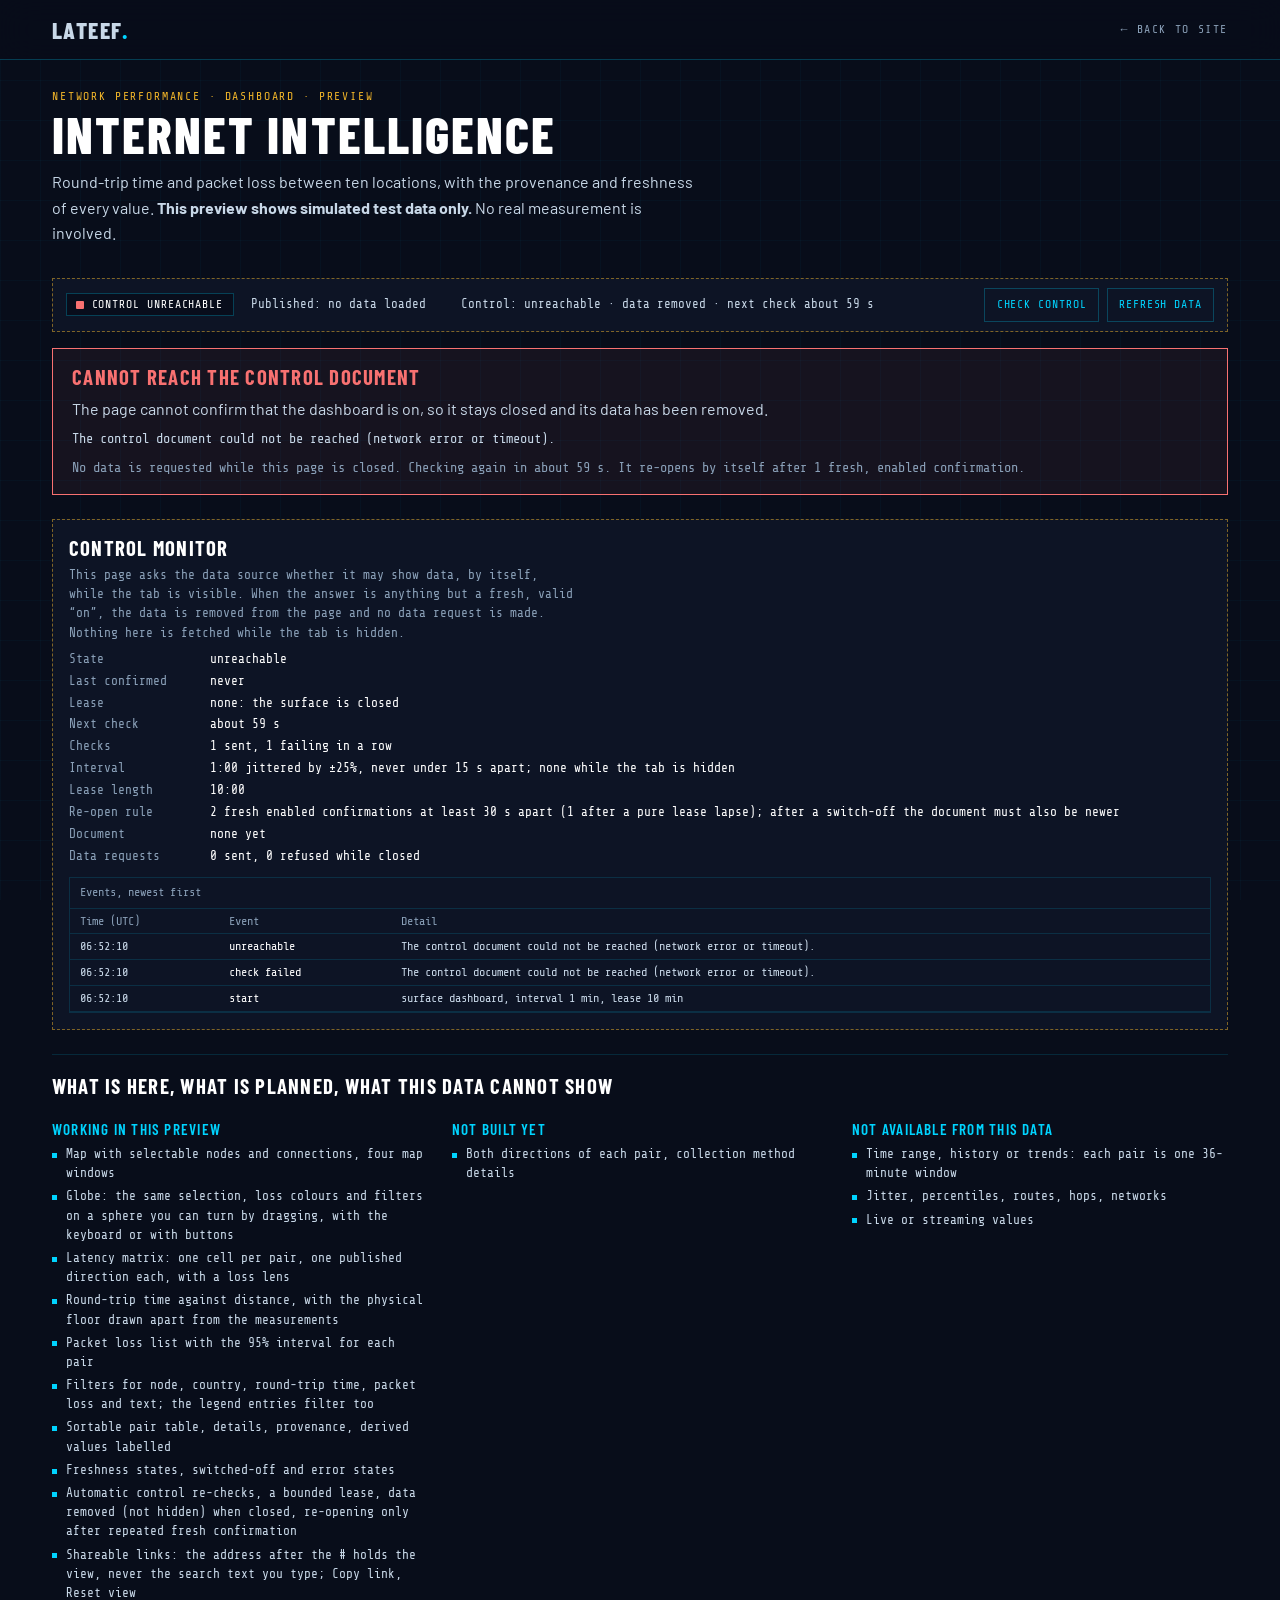
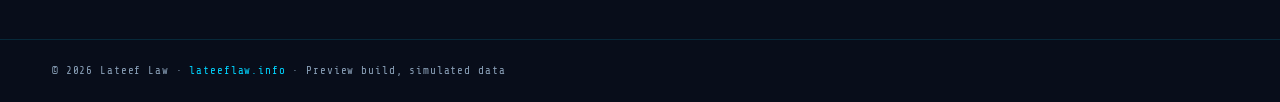
==== intelligence/index.html @ e1e217f0 "Release 2: Internet Intelligence dashboard at /intelligence/ (SIMULATED data) Production 1aeda49 plu" ====
<!DOCTYPE html>
<html lang="en" data-dash>
<head>
  <meta charset="UTF-8" />
  <meta name="viewport" content="width=device-width, initial-scale=1.0" />
  <title>Internet Intelligence | Lateef Law</title>
  <meta name="description" content="Interactive dashboard of network round-trip time and packet loss between ten locations. Preview: simulated test data only." />
  <meta name="robots" content="noindex, nofollow" />
  <meta name="author" content="Lateef Law" />
  <link rel="preconnect" href="https://fonts.googleapis.com" />
  <link rel="preconnect" href="https://fonts.gstatic.com" crossorigin />
  <link href="https://fonts.googleapis.com/css2?family=Barlow+Condensed:wght@400;600;700;800&family=Barlow:wght@300;400;500;600&family=Share+Tech+Mono&display=swap" rel="stylesheet" />
  <link rel="icon" href="../favicon.svg" type="image/svg+xml" />
  <link rel="stylesheet" href="dash.css" />
  <script type="module" src="dash.js"></script>
</head>
<body data-phase="loading" data-sim="1" aria-busy="true">
  <a class="skip" href="#main">Skip to the dashboard</a>

  <nav id="navbar" aria-label="Site">
    <div class="container nav-inner">
      <a href="../index.html" class="nav-logo">LATEEF<span>.</span></a>
      <a href="../index.html#projects" class="nav-back">&larr; Back to Site</a>
    </div>
  </nav>

  <main id="main" class="container">
    <header class="head">
      <p class="kicker">Network performance &middot; Dashboard &middot; Preview</p>
      <h1>Internet Intelligence</h1>
      <p class="lede">Round-trip time and packet loss between ten locations, with the provenance and freshness of every value. <strong>This preview shows simulated test data only.</strong> No real measurement is involved.</p>
    </header>

    <div id="banner" class="banner" role="note" hidden></div>

    <section id="status" class="status" aria-label="Data status">
      <span id="st-chip" class="chip tone-m" data-state="LOADING"><i class="dot"></i>LOADING</span>
      <span id="st-pub">Published: no data loaded</span>
      <span id="st-newest"></span>
      <span id="st-ctl">Control: not checked yet</span>
      <span class="status-actions">
        <button type="button" id="btn-check" class="btn small">Check control</button>
        <button type="button" id="btn-refresh" class="btn small">Refresh data</button>
      </span>
    </section>

    <section id="gate" class="gate" hidden><div id="gate-body"></div></section>

    <div id="app" hidden>
      <div id="dataonly">
        <section id="kpis" class="kpis" aria-label="Summary of all published pairs"></section>

        <form id="filters" class="filters" role="search" aria-label="Filter the pairs" autocomplete="off">
          <label class="fld">Node<select id="f-node"><option value="all">All nodes</option></select></label>
          <label class="fld">Country<select id="f-country"><option value="all">All countries</option></select></label>
          <label class="fld sm">RTT from (ms)<input id="f-rttmin" type="number" min="0" step="1" inputmode="decimal" placeholder="0" /></label>
          <label class="fld sm">RTT to (ms)<input id="f-rttmax" type="number" min="0" step="1" inputmode="decimal" placeholder="any" /></label>
          <label class="fld">Packet loss
            <select id="f-loss"><option value="any">Any</option><option value="lossy">Only pairs with loss</option><option value="clean">Only pairs without loss</option></select>
          </label>
          <label class="fld grow">Search<input id="f-text" type="search" maxlength="60" placeholder="city, country, id, quality" /></label>
          <button type="button" id="f-reset" class="btn">Reset filters</button>
          <output id="f-count" class="count" for="f-node f-country f-rttmin f-rttmax f-loss f-text" aria-live="polite"></output>
        </form>
        <div class="linkbar"><button type="button" id="btn-copy" class="btn small">Copy link</button><button type="button" id="btn-reset-view" class="btn small">Reset view</button><span id="link-note" class="count"></span><label class="fld grow" id="link-box" hidden>Link to this view<input id="link-text" type="text" readonly /></label></div>

        <div class="grid">
          <section class="card mapcard" aria-labelledby="map-h">
            <div class="cardhead"><h2 id="map-h">Map</h2>
              <div class="cardtools">
                <div id="viewsw" class="viewsw" role="group" aria-label="Choose how to see the pairs: flat map, globe, latency matrix, round-trip time against distance, or packet loss"><button type="button" id="v-map" class="btn small" aria-pressed="true" aria-label="Show the flat map">Map</button><button type="button" id="v-globe" class="btn small" aria-pressed="false" aria-label="Show the globe">Globe</button><button type="button" id="v-matrix" class="btn small" aria-pressed="false" aria-label="Show the latency matrix">Matrix</button><button type="button" id="v-dist" class="btn small" aria-pressed="false" aria-label="Show round-trip time against distance">Distance</button><button type="button" id="v-loss" class="btn small" aria-pressed="false" aria-label="Show the packet loss list">Loss</button></div>
                <div id="lenssw" class="viewsw" role="group" aria-label="Colour the matrix and the chart by" hidden><button type="button" id="l-rtt" class="btn small" aria-pressed="true" aria-label="Colour by round-trip time">By RTT</button><button type="button" id="l-loss" class="btn small" aria-pressed="false" aria-label="Colour by packet loss, the loss lens">By loss</button></div>
                <div id="zoombar" class="zoombar" role="group" aria-label="Map view"></div>
              </div>
            </div>
            <div id="framebar" class="framebar" hidden></div>
            <div id="mapwrap" class="mapwrap"><svg id="map" role="group" aria-label="Map" preserveAspectRatio="xMidYMid meet"></svg></div>
            <div id="globebox" hidden>
              <div id="globebar" class="framebar idle" data-mode="idle"></div>
              <div id="globectl" class="globectl"></div>
              <div id="globewrap" class="globewrap"><svg id="globe" role="group" tabindex="0" aria-label="Globe" aria-describedby="globe-help" preserveAspectRatio="xMidYMid meet"></svg></div>
              <p id="globe-help" class="sr">Arrow keys turn the globe and Home returns to the starting view. Every location can also be chosen with the buttons below the globe.</p>
            </div>
            <div id="stage" class="stage is-off">
              <div id="stagebar" class="framebar idle" data-mode="idle"></div>
              <div id="mxbox" class="is-off">
                <div class="stage-tools"><label class="fld">Order the locations<select id="mx-order"><option value="alpha">Alphabetical</option><option value="west">West to east</option><option value="rtt">Median round-trip time</option></select></label></div>
                <div id="mxwrap" class="mxwrap"></div>
              </div>
              <div id="scbox" hidden><div id="scwrap" class="scwrap"></div></div>
              <div id="lsbox" hidden><div id="lswrap" class="lswrap"></div></div>
            </div>
            <ul id="legend" class="legend" aria-label="Legend and filters"></ul>
            <div id="chips" class="chips" role="group" aria-label="Select a node"></div>
          </section>
          <aside id="inspector" class="card insp" aria-label="Details of the selection"></aside>
        </div>
      </div>

      <section class="card tabs" aria-label="Pairs, provenance and freshness">
        <div class="tablist" role="tablist" aria-label="Views">
          <button type="button" id="tab-pairs" role="tab" aria-controls="panel-pairs" aria-selected="true">Pairs</button>
          <button type="button" id="tab-prov" role="tab" aria-controls="panel-prov" aria-selected="false" tabindex="-1">Provenance</button>
          <button type="button" id="tab-fresh" role="tab" aria-controls="panel-fresh" aria-selected="false" tabindex="-1">Freshness</button>
        </div>
        <div id="panel-pairs" role="tabpanel" aria-labelledby="tab-pairs">
          <div class="sortbar"><label class="fld">Sort by<select id="sortSel"></select></label><button type="button" id="sortDir" class="btn small">Descending</button></div>
          <div class="tablewrap">
            <table id="pairs"><caption class="sr">Published pairs, one direction each, with round-trip time, packet loss, observation time, age, quality and distance. Column headers sort the table.</caption><thead><tr id="thead-row"></tr></thead><tbody id="tbody"></tbody></table>
          </div>
          <ul id="cards" class="cards" aria-label="Pairs"></ul>
        </div>
        <div id="panel-prov" role="tabpanel" aria-labelledby="tab-prov" class="panel" hidden></div>
        <div id="panel-fresh" role="tabpanel" aria-labelledby="tab-fresh" class="panel" hidden></div>
      </section>
    </div>

    <section id="ctl" class="card ctl" aria-labelledby="ctl-h">
      <h2 id="ctl-h">Control monitor</h2>
      <p class="ctl-intro">This page asks the data source whether it may show data, by itself, while the tab is visible. When the answer is anything but a fresh, valid &ldquo;on&rdquo;, the data is removed from the page and no data request is made. Nothing here is fetched while the tab is hidden.</p>
      <div id="ctl-body"></div>
    </section>

    <section id="limits" class="limits" aria-labelledby="limits-h">
      <h2 id="limits-h">What is here, what is planned, what this data cannot show</h2>
      <div class="limits-grid">
        <div><h3>Working in this preview</h3><ul>
          <li>Map with selectable nodes and connections, four map windows</li>
          <li>Globe: the same selection, loss colours and filters on a sphere you can turn by dragging, with the keyboard or with buttons</li>
          <li>Latency matrix: one cell per pair, one published direction each, with a loss lens</li>
          <li>Round-trip time against distance, with the physical floor drawn apart from the measurements</li>
          <li>Packet loss list with the 95% interval for each pair</li>
          <li>Filters for node, country, round-trip time, packet loss and text; the legend entries filter too</li>
          <li>Sortable pair table, details, provenance, derived values labelled</li>
          <li>Freshness states, switched-off and error states</li>
          <li>Automatic control re-checks, a bounded lease, data removed (not hidden) when closed, re-opening only after repeated fresh confirmation</li>
          <li>Shareable links: the address after the # holds the view, never the search text you type; Copy link, Reset view</li>
        </ul></div>
        <div><h3>Not built yet</h3><ul>
          <li>Both directions of each pair, collection method details</li>
        </ul></div>
        <div><h3>Not available from this data</h3><ul>
          <li>Time range, history or trends: each pair is one 36-minute window</li>
          <li>Jitter, percentiles, routes, hops, networks</li>
          <li>Live or streaming values</li>
        </ul></div>
      </div>
    </section>
  </main>

  <footer>
    <div class="container footer-inner"><p class="footer-copy">&copy; 2026 Lateef Law &middot; <a href="../index.html">lateeflaw.info</a> &middot; Preview build, simulated data</p></div>
  </footer>

  <div id="live" class="sr" role="status" aria-live="polite"></div>
  <div id="tip" role="tooltip" hidden></div>
  <noscript><p class="noscript">This dashboard needs JavaScript. Nothing is loaded without it.</p></noscript>
</body>
</html>
---- intelligence/dash.css ----
/* Internet Intelligence dashboard (milestones M1, M1.1, M3). Tokens and fonts are the site's own (see lab/index.html). Dark, one look, by design. */
*, *::before, *::after { box-sizing: border-box; margin: 0; padding: 0; }
[hidden] { display: none !important; }
:root {
  --bg0: #080d1a; --bg1: #0d1425; --bg2: #111c30; --ocean: #0a1222; --land: #16253d; --land-line: #2a4468;
  --accent: #00d4ff; --gold: #f0b429; --amber: #f0b429; --loss-hi: #ff5a5f; --green: #22c55e; --red: #f87171;
  --text: #c8d8e8; --white: #fff; --muted: #8aa0b8; --border: rgba(0,212,255,0.14); --border-mid: rgba(0,212,255,0.26);
  --mono: 'Share Tech Mono', ui-monospace, monospace; --cond: 'Barlow Condensed', 'Arial Narrow', sans-serif;
  color-scheme: dark;
}
html { scroll-behavior: smooth; scroll-padding-top: 4.5rem; }   /* the fixed 60 px navbar must not cover a focused control (review/m2.2.2) */
body { background: var(--bg0); color: var(--text); font: 16px/1.6 'Barlow', system-ui, sans-serif; min-width: 0; }
body::before { content: ''; position: fixed; inset: 0; background-image: linear-gradient(rgba(0,212,255,0.03) 1px, transparent 1px), linear-gradient(90deg, rgba(0,212,255,0.03) 1px, transparent 1px); background-size: 40px 40px; pointer-events: none; z-index: 0; }
a { color: var(--accent); }
:focus-visible { outline: 2px solid var(--accent); outline-offset: 2px; }
.sr { position: absolute; width: 1px; height: 1px; overflow: hidden; clip: rect(0 0 0 0); white-space: nowrap; }
.skip { position: absolute; left: -9999px; top: 0; }
.skip:focus { left: 1rem; top: .6rem; z-index: 1001; background: var(--bg2); color: var(--white); padding: .5rem .8rem; border: 1px solid var(--accent); }
.container { max-width: 1240px; margin: 0 auto; padding: 0 max(2rem, env(safe-area-inset-right, 0px)) 0 max(2rem, env(safe-area-inset-left, 0px)); position: relative; z-index: 1; }

/* navbar, as on the other site pages */
#navbar { position: fixed; top: 0; left: 0; right: 0; z-index: 999; height: 60px; display: flex; align-items: center; background: rgba(8,13,26,0.92); backdrop-filter: blur(18px); -webkit-backdrop-filter: blur(18px); border-bottom: 1px solid rgba(0,212,255,0.25); }
.nav-inner { display: flex; align-items: center; justify-content: space-between; width: 100%; }
.nav-logo { font: 800 1.45rem var(--cond); color: var(--text); text-decoration: none; letter-spacing: .06em; text-transform: uppercase; }
.nav-logo span { color: var(--accent); }
.nav-back { font: .72rem var(--mono); color: var(--muted); text-decoration: none; letter-spacing: .14em; text-transform: uppercase; padding: .6rem 0; }
.nav-back:hover { color: var(--accent); }

.head { padding: 5.6rem 0 1rem; }
.kicker { font: .72rem var(--mono); letter-spacing: .16em; text-transform: uppercase; color: var(--gold); }
h1 { font: 800 clamp(2rem, 5vw, 3.2rem)/1.05 var(--cond); letter-spacing: .04em; text-transform: uppercase; color: var(--white); margin: .3rem 0 .5rem; text-wrap: balance; }
.lede { max-width: 72ch; color: var(--text); }
h2 { font: 700 1.3rem/1.2 var(--cond); letter-spacing: .06em; text-transform: uppercase; color: var(--white); }
h3 { font: 600 .95rem/1.3 var(--cond); letter-spacing: .08em; text-transform: uppercase; color: var(--accent); margin: .9rem 0 .35rem; }
main > * + *, #app > * + *, #dataonly > * + * { margin-top: 1rem; }

/* banner and status */
.banner { display: flex; gap: .7rem; align-items: center; padding: .6rem .85rem; font: 600 1.02rem/1.35 var(--cond); letter-spacing: .07em; text-transform: uppercase; }
.banner.sim { border: 1px dashed var(--gold); color: var(--gold); background: rgba(240,180,41,.07); }
.banner.real { border: 1px solid var(--border-mid); background: var(--bg1); text-transform: none; letter-spacing: .02em; font: 500 .95rem 'Barlow', sans-serif; display: block; }
.dia { width: 9px; height: 9px; background: var(--gold); transform: rotate(45deg); display: inline-block; flex: none; vertical-align: middle; }
.status { display: flex; flex-wrap: wrap; gap: .4rem 1.1rem; align-items: center; background: var(--bg1); border: 1px solid var(--border-mid); padding: .55rem .8rem; font: .78rem/1.4 var(--mono); }
.status-actions { margin-left: auto; display: flex; gap: .5rem; flex-wrap: wrap; }
.chip { display: inline-flex; align-items: center; gap: .45rem; font: .72rem var(--mono); letter-spacing: .08em; text-transform: uppercase; border: 1px solid var(--border-mid); padding: .25rem .6rem; background: rgba(8,13,26,.84); color: var(--white); }
.chip .dot { width: 8px; height: 8px; border-radius: 50%; background: var(--muted); display: inline-block; }
.chip.tone-g .dot { background: var(--green); } .chip.tone-y .dot { background: var(--gold); } .chip.tone-r .dot { background: var(--red); border-radius: 1px; } .chip.tone-m .dot { background: var(--muted); }
.sim-chip { border-color: var(--gold); color: var(--gold); margin-bottom: .4rem; }
.gate { border: 1px solid var(--red); background: rgba(248,113,113,.06); padding: 1rem 1.2rem; }
.gate h2 { color: var(--red); margin-bottom: .4rem; } .gate-why, .gate-note { font: .85rem/1.5 var(--mono); margin-top: .5rem; color: var(--text); } .gate-note { color: var(--muted); }
body[data-state="EXPIRED"] .gate { border-color: var(--muted); background: var(--bg1); } body[data-state="EXPIRED"] .gate h2 { color: var(--white); }

.btn { font: .72rem var(--mono); letter-spacing: .08em; text-transform: uppercase; color: var(--accent); background: transparent; border: 1px solid var(--border-mid); padding: .5rem .9rem; min-height: 38px; cursor: pointer; }
.btn.small { padding: .35rem .7rem; min-height: 34px; }
.btn:hover:not(:disabled) { border-color: var(--accent); }
.btn[aria-pressed="true"], .btn.on { background: rgba(0,212,255,.14); border-color: var(--accent); color: var(--white); }
.btn:disabled { opacity: .45; cursor: default; }

/* KPI tiles and filters */
.kpis { display: grid; grid-template-columns: repeat(4, minmax(0, 1fr)); gap: .75rem; }
.kpi { background: var(--bg1); border: 1px solid var(--border-mid); padding: .65rem .85rem; min-width: 0; }
.kpi small { display: block; font: .68rem var(--mono); letter-spacing: .1em; text-transform: uppercase; color: var(--muted); }
.kpi strong { display: block; font: 700 1.9rem/1.15 var(--cond); color: var(--white); }
.kpi em { display: block; font: normal .72rem/1.35 var(--mono); color: var(--muted); }
.filters { display: flex; flex-wrap: wrap; gap: .6rem .8rem; align-items: flex-end; background: var(--bg1); border: 1px solid var(--border-mid); padding: .75rem .85rem; }
.fld { display: flex; flex-direction: column; gap: .2rem; font: .66rem var(--mono); letter-spacing: .1em; text-transform: uppercase; color: var(--muted); min-width: 0; }
.fld.sm { width: 7.5rem; } .fld.grow { flex: 1 1 12rem; }
.fld select, .fld input { font: .85rem var(--mono); letter-spacing: 0; text-transform: none; color: var(--white); background: var(--bg0); border: 1px solid var(--border-mid); padding: .4rem .55rem; min-height: 38px; min-width: 0; width: 100%; border-radius: 0; }
.fld select { appearance: none; background-image: linear-gradient(45deg, transparent 50%, var(--muted) 50%), linear-gradient(135deg, var(--muted) 50%, transparent 50%); background-position: calc(100% - 14px) 52%, calc(100% - 9px) 52%; background-size: 5px 5px; background-repeat: no-repeat; padding-right: 1.8rem; min-width: 9.5rem; }
.count { margin-left: auto; font: .78rem var(--mono); color: var(--text); align-self: center; }

/* map card and inspector */
.grid { display: grid; grid-template-columns: minmax(0, 1fr) 370px; gap: 1rem; align-items: start; }
.card { background: var(--bg1); border: 1px solid var(--border-mid); padding: 1rem; min-width: 0; }
body[data-sim="1"] .card, body[data-sim="1"] .kpi, body[data-sim="1"] .filters, body[data-sim="1"] .status { border-style: dashed; border-color: rgba(240,180,41,.5); }
.cardhead { display: flex; flex-wrap: wrap; gap: .5rem 1rem; justify-content: space-between; align-items: center; margin-bottom: .6rem; }
.zoombar { display: flex; flex-wrap: wrap; gap: .35rem; }
.mapwrap { aspect-ratio: 720 / 284; position: relative; border: 1px solid var(--border); overflow: hidden; background: var(--ocean); }
#map { display: block; width: 100%; height: 100%; touch-action: pan-y; }
.ocean { fill: var(--ocean); } .land { fill: var(--land); stroke: var(--land-line); stroke-width: .7px; vector-effect: non-scaling-stroke; }
.wm { font: 700 26px var(--cond); letter-spacing: .2em; fill: rgba(240,180,41,.075); }
/* colour = packet loss in the window (cyan none observed, amber observed, red elevated); line width and pattern = round-trip time; selection = white halo, so amber and red mean loss and nothing else */
.arc { fill: none; stroke: var(--accent); stroke-opacity: .95; stroke-linecap: round; vector-effect: non-scaling-stroke; transition: stroke-opacity .12s; }
.arc.l0, .lg.l0 { stroke: var(--accent); } .arc.l1, .lg.l1 { stroke: var(--amber); } .arc.l2, .lg.l2 { stroke: var(--loss-hi); }
.arc.b0 { stroke-width: 2.3px; } .arc.b1 { stroke-width: 1.8px; } .arc.b2 { stroke-width: 1.6px; stroke-dasharray: 7 3; } .arc.b3 { stroke-width: 1.4px; stroke-dasharray: 2 3.5; }
.arc.hl { stroke-opacity: 1; stroke-width: 2.7px; } .arc.dim { stroke-opacity: .12; }
.arc.sel { stroke-opacity: 1; stroke-width: 3.4px; }
.arc-casing { fill: none; stroke: #fff; stroke-opacity: .92; stroke-width: 7.5px; stroke-linecap: round; vector-effect: non-scaling-stroke; }
.arc-hit { fill: none; stroke: transparent; stroke-width: 10px; vector-effect: non-scaling-stroke; pointer-events: stroke; cursor: pointer; }
.lossmark { fill: var(--amber); stroke: #080d1a; stroke-width: 1px; vector-effect: non-scaling-stroke; } .lossmark.l2 { fill: var(--loss-hi); } .lossmark.dim { opacity: .25; }
.node { cursor: pointer; outline: none; } .node .nhit { fill: transparent; } .node .ring { fill: #080d1a; stroke: var(--accent); stroke-width: 1.6px; } .node .core { fill: var(--text); }
.node.end .ring, .node.sel .ring { stroke: #fff; stroke-width: 3px; } .node.end .core, .node.sel .core { fill: #fff; } .node.idle { opacity: .38; } .node.faded { opacity: .6; }
.node:hover .ring { stroke: var(--white); } .node:focus-visible .ring { stroke: var(--white); stroke-width: 3.4px; } .node:focus-visible .nhit { stroke: var(--accent); stroke-width: 1.5px; stroke-dasharray: 3 3; }
.nl { font: 600 11px 'Barlow', sans-serif; fill: var(--text); paint-order: stroke; stroke: var(--ocean); stroke-width: 3px; stroke-linejoin: round; pointer-events: none; }
.nl.end { font-size: 12.5px; font-weight: 700; fill: #fff; stroke-width: 3.5px; }
.legend { list-style: none; display: flex; flex-wrap: wrap; gap: .3rem 1.1rem; margin-top: .6rem; font: .72rem var(--mono); color: var(--muted); align-items: center; }
.legend li { display: inline-flex; align-items: center; gap: .3rem; } .legend .lg-note { flex-basis: 100%; } .legend .lg-title { flex-basis: 100%; color: var(--text); letter-spacing: .08em; text-transform: uppercase; margin-top: .25rem; }
.lg { fill: none; stroke: var(--accent); stroke-width: 2.4px; stroke-linecap: round; } .lg.n { stroke: var(--text); }
.lg.b0 { stroke-width: 2.8px; } .lg.b1 { stroke-width: 2.1px; } .lg.b2 { stroke-width: 1.9px; stroke-dasharray: 7 3; } .lg.b3 { stroke-width: 1.6px; stroke-dasharray: 2 3.5; }
.tri { width: 0; height: 0; border-left: 5.5px solid transparent; border-right: 5.5px solid transparent; border-bottom: 10px solid var(--loss-hi); display: inline-block; vertical-align: middle; flex: none; }
.red { color: var(--loss-hi); }
.framebar { display: flex; flex-wrap: wrap; gap: .3rem .8rem; align-items: center; margin-bottom: .5rem; padding: .3rem .65rem; min-height: 46px; border: 1px solid var(--border-mid); background: rgba(255,255,255,.04); font: .76rem/1.4 var(--mono); color: var(--text); }
.framebar.idle, .framebar.fits { border-color: transparent; background: transparent; color: var(--muted); }   /* same height in every mode: the map never moves when a pair is selected */
.btn.back { border-color: #fff; color: #fff; }
.chips { display: flex; flex-wrap: wrap; gap: .4rem; margin-top: .75rem; }
.chip-btn { min-height: 34px; }

.insp .kick { font: .68rem var(--mono); letter-spacing: .12em; text-transform: uppercase; color: var(--muted); }
.insp h2.t { font: 700 1.55rem/1.15 var(--cond); letter-spacing: .04em; color: var(--white); text-transform: none; overflow-wrap: anywhere; }
.insp .sub, .derived { font: .74rem/1.45 var(--mono); color: var(--muted); margin-top: .25rem; }
dl { display: grid; grid-template-columns: minmax(7.5rem, auto) minmax(0, 1fr); gap: .25rem .8rem; margin: .5rem 0; font: .8rem/1.4 var(--mono); }
dt { color: var(--muted); } dd { color: var(--white); overflow-wrap: anywhere; } .amb { color: var(--gold); }
.actions { display: flex; flex-wrap: wrap; gap: .4rem; margin-top: .7rem; }
.pairlist { list-style: none; } .linkbtn { display: flex; justify-content: space-between; gap: 1rem; width: 100%; text-align: left; background: transparent; border: 0; border-bottom: 1px solid var(--border); color: var(--text); font: .8rem var(--mono); padding: .45rem .2rem; min-height: 34px; cursor: pointer; }
.linkbtn:hover { background: rgba(0,212,255,.07); color: var(--white); } .linkbtn .n { color: var(--white); white-space: nowrap; }

/* tabs, table, cards */
.tabs { padding: 0; } .tablist { display: flex; gap: 2px; border-bottom: 1px solid var(--border-mid); overflow-x: auto; padding: 0 .5rem; }
[role="tab"] { background: transparent; border: 0; border-bottom: 2px solid transparent; color: var(--muted); font: 600 .95rem var(--cond); letter-spacing: .09em; text-transform: uppercase; padding: .8rem 1rem; min-height: 44px; cursor: pointer; white-space: nowrap; }
[role="tab"][aria-selected="true"] { color: var(--accent); border-bottom-color: var(--accent); } [role="tab"]:hover { color: var(--white); }
[role="tabpanel"] { padding: 1rem; } .panel { max-width: 920px; }
.tablewrap { overflow: auto; max-height: min(640px, 80vh); }
table { border-collapse: collapse; width: 100%; font: .78rem/1.35 var(--mono); }
thead th { position: sticky; top: 0; background: var(--bg1); z-index: 1; box-shadow: 0 1px 0 var(--border-mid); }
th, td { text-align: left; padding: .45rem .7rem .45rem 0; border-bottom: 1px solid var(--border); white-space: nowrap; } th.n, td.n { text-align: right; padding-right: .9rem; }
th { font-weight: 400; color: var(--muted); } .sortbtn { background: transparent; border: 0; color: inherit; font: inherit; letter-spacing: .04em; cursor: pointer; padding: .25rem .1rem; min-height: 30px; }
th[aria-sort="ascending"] .sortbtn::after { content: ' \25B2'; color: var(--accent); } th[aria-sort="descending"] .sortbtn::after { content: ' \25BC'; color: var(--accent); } th[aria-sort] .sortbtn:hover { color: var(--white); }
tbody tr { cursor: pointer; } tbody tr:hover td { background: rgba(0,212,255,.05); } tr.hl td { background: rgba(0,212,255,.08); } tr.on td { background: rgba(240,180,41,.13); } tr.old td { color: var(--muted); } tr.empty td { color: var(--muted); padding: 1rem 0; }
.rowbtn { background: transparent; border: 0; color: var(--white); font: inherit; text-align: left; cursor: pointer; padding: .2rem 0; min-height: 28px; }
.sortbar { display: none; gap: .6rem; align-items: flex-end; margin-bottom: .75rem; } .sortbar .fld { flex: 1; }
.cards { list-style: none; display: none; gap: .5rem; }
.pc { display: grid; grid-template-columns: 1fr auto; gap: .15rem .7rem; text-align: left; width: 100%; background: var(--bg0); border: 1px solid var(--border-mid); color: var(--text); padding: .65rem .8rem; min-height: 48px; font: .8rem var(--mono); cursor: pointer; }
.pc b { grid-column: 1 / -1; font: 600 1.1rem var(--cond); letter-spacing: .03em; color: var(--white); } .pc .dim { grid-column: 1 / -1; color: var(--muted); }
.pc.hl { border-color: var(--accent); } .pc.on { border-color: var(--gold); background: rgba(240,180,41,.08); }
.cards li.empty { color: var(--muted); font: .85rem var(--mono); padding: .8rem 0; }
.rules { margin: .3rem 0 .3rem 1.1rem; font: .8rem/1.5 var(--mono); } .limit { margin-top: .9rem; border-left: 2px solid var(--gold); padding: .4rem .8rem; font: .8rem/1.5 var(--mono); color: var(--text); }
.panel p { max-width: 80ch; }

/* what is here, planned, unavailable */
.limits { margin-top: 1.5rem; border-top: 1px solid var(--border); padding: 1.2rem 0 2rem; }
.limits-grid { display: grid; grid-template-columns: repeat(3, minmax(0, 1fr)); gap: 1rem 1.5rem; margin-top: .4rem; } .limits ul { list-style: none; font: .8rem/1.5 var(--mono); } .limits li { padding-left: .9rem; position: relative; margin: .25rem 0; } .limits li::before { content: ''; position: absolute; left: 0; top: .6em; width: 5px; height: 5px; background: var(--accent); }
footer { padding: 1.5rem 0; background: var(--bg0); border-top: 1px solid var(--border); position: relative; z-index: 1; } .footer-copy { font: .68rem var(--mono); color: var(--muted); letter-spacing: .08em; } .footer-copy a { color: var(--accent); text-decoration: none; }
#tip { position: fixed; z-index: 1000; pointer-events: none; background: rgba(8,13,26,.97); border: 1px solid var(--border-mid); padding: .35rem .55rem; font: .72rem/1.35 var(--mono); max-width: 320px; color: var(--white); }
.noscript { padding: 1rem; font: .9rem var(--mono); }

@media (max-width: 1099px) { .grid { grid-template-columns: minmax(0, 1fr); } .kpis { grid-template-columns: repeat(2, minmax(0, 1fr)); } .limits-grid { grid-template-columns: minmax(0, 1fr); } }
@media (max-width: 699px) {
  .container { padding: 0 max(1rem, env(safe-area-inset-right, 0px)) 0 max(1rem, env(safe-area-inset-left, 0px)); }
  .nav-back, .nav-logo { min-height: 44px; display: inline-flex; align-items: center; }
  .head { padding-top: 4.8rem; } .kpi strong { font-size: 1.6rem; } .status-actions { margin-left: 0; width: 100%; } .status-actions .btn { flex: 1; }
  .btn, .btn.small, .chip-btn, .fld select, .fld input, .linkbtn, .sortbtn, .rowbtn { min-height: 44px; } .fld select, .fld input { font-size: 16px; }
  .fld, .fld.sm { width: 100%; flex: 1 1 100%; } .fld.sm { flex: 1 1 calc(50% - .4rem); width: auto; } .count { margin-left: 0; width: 100%; }
  .mapwrap { aspect-ratio: 1.6; } .card { padding: .8rem; } [role="tabpanel"] { padding: .8rem; }
  .tablewrap { display: none; } .cards { display: grid; } .sortbar { display: flex; }
  .zoombar .btn { flex: 1 1 auto; } .framebar { min-height: 56px; }
  #dataonly { display: flex; flex-direction: column; gap: 1rem; } #dataonly > * + * { margin-top: 0; } .kpis { order: 1; } .grid { order: 2; } .filters { order: 3; }   /* map first, then the filters that drive it */
}
@media (prefers-reduced-motion: reduce) { html { scroll-behavior: auto; } *, *::before, *::after { transition: none !important; animation: none !important; } }

/* ---- M3: control monitor panel, closed-state gate ---- */
.ctl { margin-top: 1.5rem; } .ctl h2 { margin-bottom: .3rem; } .ctl-intro { font: .8rem/1.5 var(--mono); color: var(--muted); max-width: 72ch; }
.ctl dl { grid-template-columns: minmax(8rem, auto) minmax(0, 1fr); } .ctl dd { overflow-wrap: anywhere; }
.ctl-logwrap { max-height: 15rem; overflow: auto; border: 1px solid var(--border); margin-top: .7rem; } .ctl-logwrap:focus-visible { outline: 2px solid var(--accent); outline-offset: 2px; }
.ctl-log { width: 100%; border-collapse: collapse; font: .75rem/1.4 var(--mono); } .ctl-log caption { text-align: left; padding: .4rem .6rem; color: var(--muted); caption-side: top; }
.ctl-log th, .ctl-log td { text-align: left; padding: .25rem .6rem; vertical-align: top; border-top: 1px solid var(--border); } .ctl-log th { color: var(--muted); font-weight: 400; position: sticky; top: 0; background: var(--bg1); } .ctl-log td:first-child { white-space: nowrap; } .ctl-log td:nth-child(2) { white-space: nowrap; color: var(--white); }
body[data-phase="restoring"] .gate { border-color: var(--gold); background: rgba(240,180,41,.06); } body[data-phase="restoring"] .gate h2 { color: var(--gold); }
@media (max-width: 599px) { .ctl dl { grid-template-columns: minmax(0, 1fr); } .ctl dt { margin-top: .4rem; } .ctl-log td:first-child, .ctl-log td:nth-child(2) { white-space: normal; } }

/* ---- M2.1: map/globe switch and the globe ---- */
.cardtools { display: flex; flex-wrap: wrap; gap: .4rem .8rem; align-items: center; } .viewsw { display: inline-flex; } .viewsw .btn + .btn { margin-left: -1px; }
.globectl { display: flex; flex-wrap: wrap; gap: .4rem .9rem; margin-bottom: .5rem; } .gc-group { display: inline-flex; flex-wrap: wrap; gap: .3rem; }
.globewrap { width: min(100%, 640px, 78vh); aspect-ratio: 1 / 1; margin: 0 auto; position: relative; }
#globe { display: block; width: 100%; height: 100%; touch-action: pan-y pinch-zoom; cursor: grab; user-select: none; -webkit-user-select: none; -webkit-tap-highlight-color: transparent; } #globe.dragging { cursor: grabbing; }
#globe:focus-visible { outline: 2px solid var(--accent); outline-offset: 3px; }
#globe .ocean { fill: var(--ocean); } #globe .wmcircle { pointer-events: none; } #globe .rim { fill: none; stroke: var(--border-mid); stroke-width: 1.5px; pointer-events: none; }
#globe .grat { fill: none; stroke: rgba(0,212,255,.11); stroke-width: .6px; vector-effect: non-scaling-stroke; pointer-events: none; } #globe .land { pointer-events: none; }
@media (pointer: coarse), (max-width: 700px) { .globectl .btn, .viewsw .btn { min-height: 44px; min-width: 44px; } }

/* ---- M2.2: latency matrix, round-trip time against distance, packet loss list, legend filters ---- */
:root { --rtt0: #0e3347; --rtt1: #104a62; --rtt2: #135f7b; --rtt3: #167a99; --ls0: #0c3b4a; --ls1: #5a4310; --ls2: #6b1d23; }   /* one hue, four steps: white text on each is at least 4.5:1 (measured in G-suite accessibility step) */
.stage > * + * { margin-top: .6rem; } .stage-tools { display: flex; flex-wrap: wrap; gap: .6rem; margin-bottom: .5rem; } .stage-tools .fld { width: min(100%, 16rem); }
.sim-head { display: flex; flex-wrap: wrap; gap: .3rem .7rem; align-items: center; font: .76rem var(--mono); color: var(--gold); margin-bottom: .5rem; } .sim-head .sim-chip { margin: 0; }
.view-sum, .view-note { font: .76rem/1.5 var(--mono); color: var(--text); max-width: 92ch; margin: .45rem 0; } .view-note { color: var(--muted); }
.view-notes { list-style: none; font: .76rem/1.5 var(--mono); color: var(--muted); max-width: 92ch; margin: .45rem 0 .7rem; } .view-notes li { padding-left: .9rem; position: relative; margin: .2rem 0; } .view-notes li::before { content: ''; position: absolute; left: 0; top: .6em; width: 5px; height: 5px; background: var(--accent); }
body[data-sim="1"] .mx-scroll, body[data-sim="1"] .ls-wrap { background-image: url("data:image/svg+xml,%3Csvg xmlns='http://www.w3.org/2000/svg' width='190' height='96'%3E%3Ctext x='6' y='60' transform='rotate(-18 6 60)' font-family='sans-serif' font-weight='700' font-size='24' letter-spacing='4' fill='%23f0b429' fill-opacity='.09'%3ESIMULATED%3C/text%3E%3C/svg%3E"); }
.mx-scroll { overflow: auto; border: 1px solid var(--border); max-height: min(72vh, 660px); background-color: var(--ocean); padding: 0 2px 2px 0; }   /* room for the focus ring of the last column and the last row */
.mx { border-collapse: separate; border-spacing: 2px; width: 100%; font: .78rem/1.3 var(--mono); } .mx th, .mx td { border: 0; padding: 0; white-space: nowrap; text-align: center; }
.mx-head th, .mx-corner { position: sticky; top: 0; z-index: 2; background: var(--bg1); } .mx tr:not(.mx-head) > th { position: sticky; left: 0; z-index: 1; background: var(--bg1); text-align: left; } .mx-corner { left: 0; z-index: 3; }
.mx-node { background: transparent; border: 0; color: var(--text); font: 600 .72rem var(--mono); letter-spacing: .06em; cursor: pointer; padding: .3rem .55rem; min-height: 40px; width: 100%; text-align: inherit; } .mx-node:hover, .mx-node[aria-pressed="true"] { color: var(--white); background: rgba(0,212,255,.16); }
.mx-cell { display: flex; align-items: center; justify-content: center; gap: .3rem; width: 100%; min-width: 60px; min-height: 40px; border: 1px solid transparent; color: #fff; font: .84rem var(--mono); cursor: pointer; background: var(--rtt0); padding: 0 .3rem; }
.mx-cell.b0 { background: var(--rtt0); } .mx-cell.b1 { background: var(--rtt1); } .mx-cell.b2 { background: var(--rtt2); } .mx-cell.b3 { background: var(--rtt3); }
.mx[data-lens="loss"] .mx-cell.l0 { background: var(--ls0); } .mx[data-lens="loss"] .mx-cell.l1 { background: var(--ls1); } .mx[data-lens="loss"] .mx-cell.l2 { background: var(--ls2); }
.mx-dir { opacity: .8; font-size: .72rem; } .mx-cell .dia, .mx-cell .tri { outline: 1px solid #080d1a; } .mx-cell:hover:not(:disabled) { border-color: #fff; } .mx-cell.hl { border-color: var(--accent); } .mx-cell.sel { outline: 3px solid #fff; outline-offset: -3px; } .mx-cell.dim { background-clip: padding-box; box-shadow: inset 0 0 0 999px rgba(10,18,34,.4); }   /* the FILL dims, the number stays white (review/m2.2.1) */ .mx-cell.off { opacity: .22; cursor: default; }
.mx thead th { box-shadow: none; }
/* The hidden attribute would re-style the matrix table on every switch (review/m2.2.1); content-visibility keeps the empty table in the layout. */
.is-off { display: none; }
.linkbar { display: flex; flex-wrap: wrap; align-items: center; gap: .5rem; margin: .5rem 0 0; } .linkbar .count { margin-left: .25rem; width: auto; }
@supports (content-visibility: hidden) { #stage.is-off, #mxbox.is-off { display: block; content-visibility: hidden; height: 0; margin: 0; padding: 0; border: 0; overflow: hidden; } }
.mx-cell:focus-visible { outline: 3px solid var(--accent); outline-offset: 1px; position: relative; z-index: 0; box-shadow: 0 0 0 6px #080d1a; }   /* the dark halo keeps the ring 10:1 against whatever lies beside it, on every fill (review/m2.2.2, RC12); z-index 0 stays under the sticky headers */
.mx-cell.dim:focus-visible { box-shadow: inset 0 0 0 999px rgba(10,18,34,.4), 0 0 0 6px #080d1a; } .mx-cell.sel:focus-visible { box-shadow: inset 0 0 0 3px #fff, 0 0 0 6px #080d1a; }   /* a focused cell keeps its dimming and its selection ring */ .mx-void { background: repeating-linear-gradient(45deg, rgba(138,160,184,.12) 0 4px, transparent 4px 9px); } .mx-gap { color: var(--muted); font-size: .7rem; }
.sc-fig { border: 1px solid var(--border); background: var(--ocean); } .sc { display: block; width: 100%; height: auto; } .sc-bg { fill: var(--ocean); } .sc-grid { stroke: rgba(138,160,184,.14); stroke-width: 1px; } .sc-frame { fill: none; stroke: var(--border-mid); }
.sc-tick { font: 11px var(--mono); fill: var(--muted); } .sc-axis { font: 11.5px var(--mono); fill: var(--text); } .sc-below { fill: url(#schatch); stroke: none; } .sc-hatchline { stroke: rgba(255,255,255,.13); stroke-width: 2px; }
.sc-floor { stroke: #fff; stroke-width: 1.8px; stroke-dasharray: 7 5; } .sc-floorlabel { font: 11px var(--mono); fill: #fff; paint-order: stroke; stroke: var(--ocean); stroke-width: 3px; stroke-linejoin: round; }
.sc-pt { cursor: pointer; outline: none; } .sc-hit { fill: transparent; } .sc-mark { stroke: #080d1a; stroke-width: 1.2px; } .sc-pt.l0 .sc-mark { fill: var(--accent); } .sc-pt.l1 .sc-mark { fill: var(--amber); } .sc-pt.l2 .sc-mark { fill: var(--loss-hi); }
.sc-pt.l0 { --dim: .52; } .sc-pt.l1 { --dim: .54; } .sc-pt.l2 { --dim: .71; } .sc-pt.dim, .sc-pt.quiet { opacity: var(--dim); }   /* each level keeps at least 3.5:1 against the chart once dimmed (review/m2.2.2, RC12) */ .sc-pt.strong .sc-mark, .sc-pt.hl .sc-mark, .sc-pt:hover .sc-mark { stroke: #fff; stroke-width: 1.6px; } .sc-halo { fill: none; stroke: #fff; stroke-width: 2.5px; } .sc-pt:focus-visible .sc-hit { stroke: var(--accent); stroke-width: 2px; stroke-dasharray: 3 3; }
.ls-wrap { border: 1px solid var(--border); padding: .6rem; background-color: var(--ocean); } .ls-axis { position: relative; height: 1.1rem; margin: 0 .6rem .25rem; font: .68rem var(--mono); color: var(--muted); } .ls-axis span { position: absolute; transform: translateX(-50%); } .ls-axis span:first-child { transform: none; } .ls-axis span:last-child { transform: translateX(-100%); }
.ls { list-style: none; display: grid; gap: .45rem; } .ls-row { display: grid; gap: .3rem; width: 100%; text-align: left; background: var(--bg0); border: 1px solid var(--border-mid); color: var(--text); padding: .5rem .6rem; cursor: pointer; font: .78rem var(--mono); min-height: 44px; } .ls-row.hl { border-color: var(--accent); } .ls-row.sel { border-color: #fff; border-width: 2px; } .ls-row.dim { opacity: .6; }
.ls-name b { font: 600 1.05rem var(--cond); color: var(--white); letter-spacing: .03em; } .ls-num { color: var(--text); overflow-wrap: anywhere; } .ls-track { position: relative; display: block; height: 12px; background: rgba(138,160,184,.16); }
.ls-int { position: absolute; top: 2px; bottom: 2px; background: var(--accent); } .ls-row.l1 .ls-int { background: var(--amber); } .ls-row.l2 .ls-int { background: var(--loss-hi); } .ls-pt { position: absolute; top: 0; bottom: 0; width: 3px; margin-left: -1px; background: #fff; } .ls-thr { position: absolute; top: -4px; bottom: -4px; width: 0; border-left: 1px dashed #fff; }
.lg-btn { display: inline-flex; align-items: center; gap: .3rem; background: transparent; border: 1px solid transparent; color: var(--text); font: inherit; cursor: pointer; padding: .2rem .45rem; min-height: 32px; } .lg-btn:hover { border-color: var(--border-mid); color: var(--white); } .lg-btn[aria-pressed="false"] { opacity: .55; text-decoration: line-through; }
.sw { display: inline-block; width: 18px; height: 12px; border: 1px solid var(--border-mid); } .sw.b0 { background: var(--rtt0); } .sw.b1 { background: var(--rtt1); } .sw.b2 { background: var(--rtt2); } .sw.b3 { background: var(--rtt3); } .sw.l0 { background: var(--accent); } .sw.l1 { background: var(--amber); } .sw.l2 { background: var(--loss-hi); }
@media (pointer: coarse), (max-width: 700px) { .lg-btn, .mx-node, .ls-row { min-height: 44px; } .mx-node { min-width: 44px; } .mx-cell { min-height: 44px; } }
@media (max-width: 699px) { .mx-cell { min-width: 56px; } .cardtools { width: 100%; } .viewsw { flex-wrap: wrap; } }
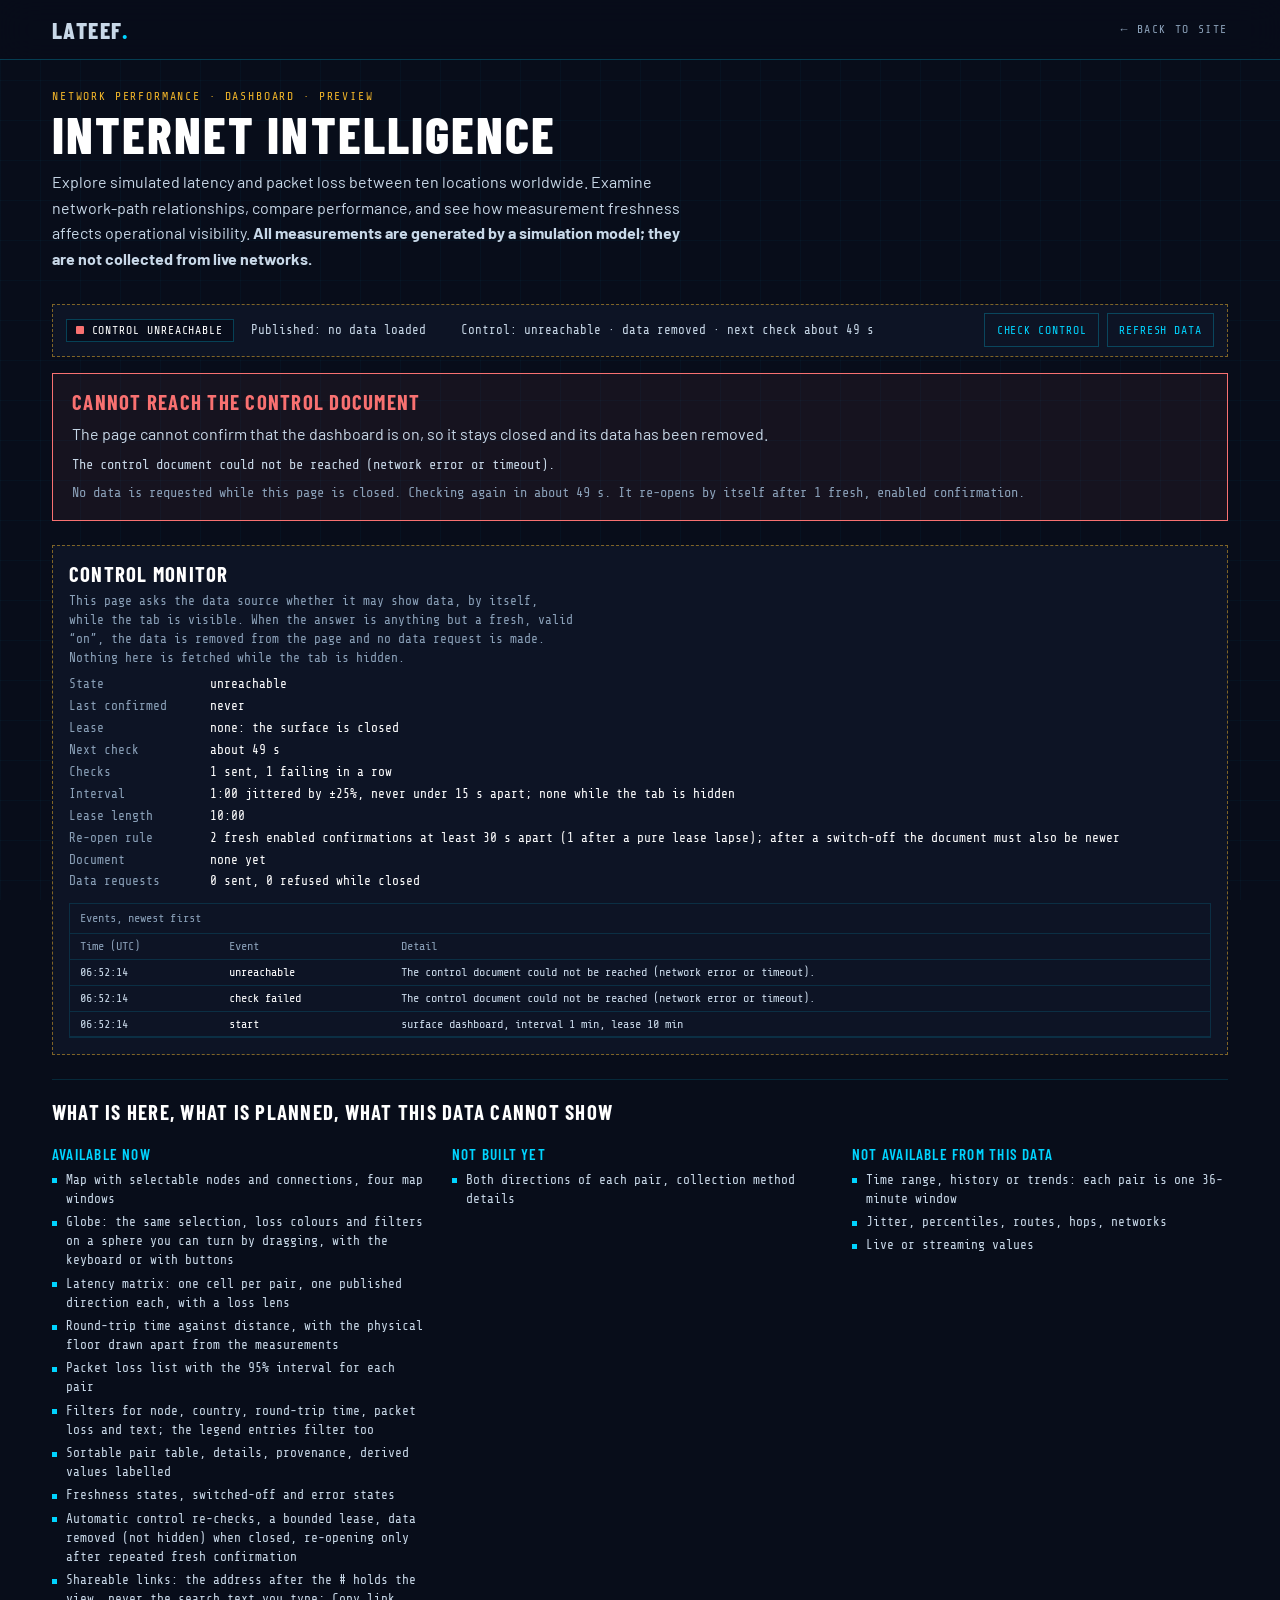
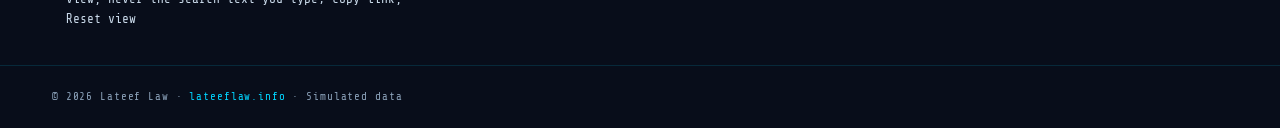
==== commit 1fb15da9: "Public wording for the Internet Intelligence dashboard Replaces the preview and test-data language. " ====
--- a/intelligence/index.html
+++ b/intelligence/index.html
@@ -4,7 +4,7 @@
   <meta charset="UTF-8" />
   <meta name="viewport" content="width=device-width, initial-scale=1.0" />
   <title>Internet Intelligence | Lateef Law</title>
-  <meta name="description" content="Interactive dashboard of network round-trip time and packet loss between ten locations. Preview: simulated test data only." />
+  <meta name="description" content="Interactive dashboard of simulated round-trip time and packet loss between ten locations worldwide. All measurements are generated by a simulation model, not collected from live networks." />
   <meta name="robots" content="noindex, nofollow" />
   <meta name="author" content="Lateef Law" />
   <link rel="preconnect" href="https://fonts.googleapis.com" />
@@ -28,7 +28,7 @@
     <header class="head">
       <p class="kicker">Network performance &middot; Dashboard &middot; Preview</p>
       <h1>Internet Intelligence</h1>
-      <p class="lede">Round-trip time and packet loss between ten locations, with the provenance and freshness of every value. <strong>This preview shows simulated test data only.</strong> No real measurement is involved.</p>
+      <p class="lede">Explore simulated latency and packet loss between ten locations worldwide. Examine network-path relationships, compare performance, and see how measurement freshness affects operational visibility. <strong>All measurements are generated by a simulation model; they are not collected from live networks.</strong></p>
     </header>
 
     <div id="banner" class="banner" role="note" hidden></div>
@@ -124,7 +124,7 @@
     <section id="limits" class="limits" aria-labelledby="limits-h">
       <h2 id="limits-h">What is here, what is planned, what this data cannot show</h2>
       <div class="limits-grid">
-        <div><h3>Working in this preview</h3><ul>
+        <div><h3>Available now</h3><ul>
           <li>Map with selectable nodes and connections, four map windows</li>
           <li>Globe: the same selection, loss colours and filters on a sphere you can turn by dragging, with the keyboard or with buttons</li>
           <li>Latency matrix: one cell per pair, one published direction each, with a loss lens</li>
@@ -149,7 +149,7 @@
   </main>
 
   <footer>
-    <div class="container footer-inner"><p class="footer-copy">&copy; 2026 Lateef Law &middot; <a href="../index.html">lateeflaw.info</a> &middot; Preview build, simulated data</p></div>
+    <div class="container footer-inner"><p class="footer-copy">&copy; 2026 Lateef Law &middot; <a href="../index.html">lateeflaw.info</a> &middot; Simulated data</p></div>
   </footer>
 
   <div id="live" class="sr" role="status" aria-live="polite"></div>
